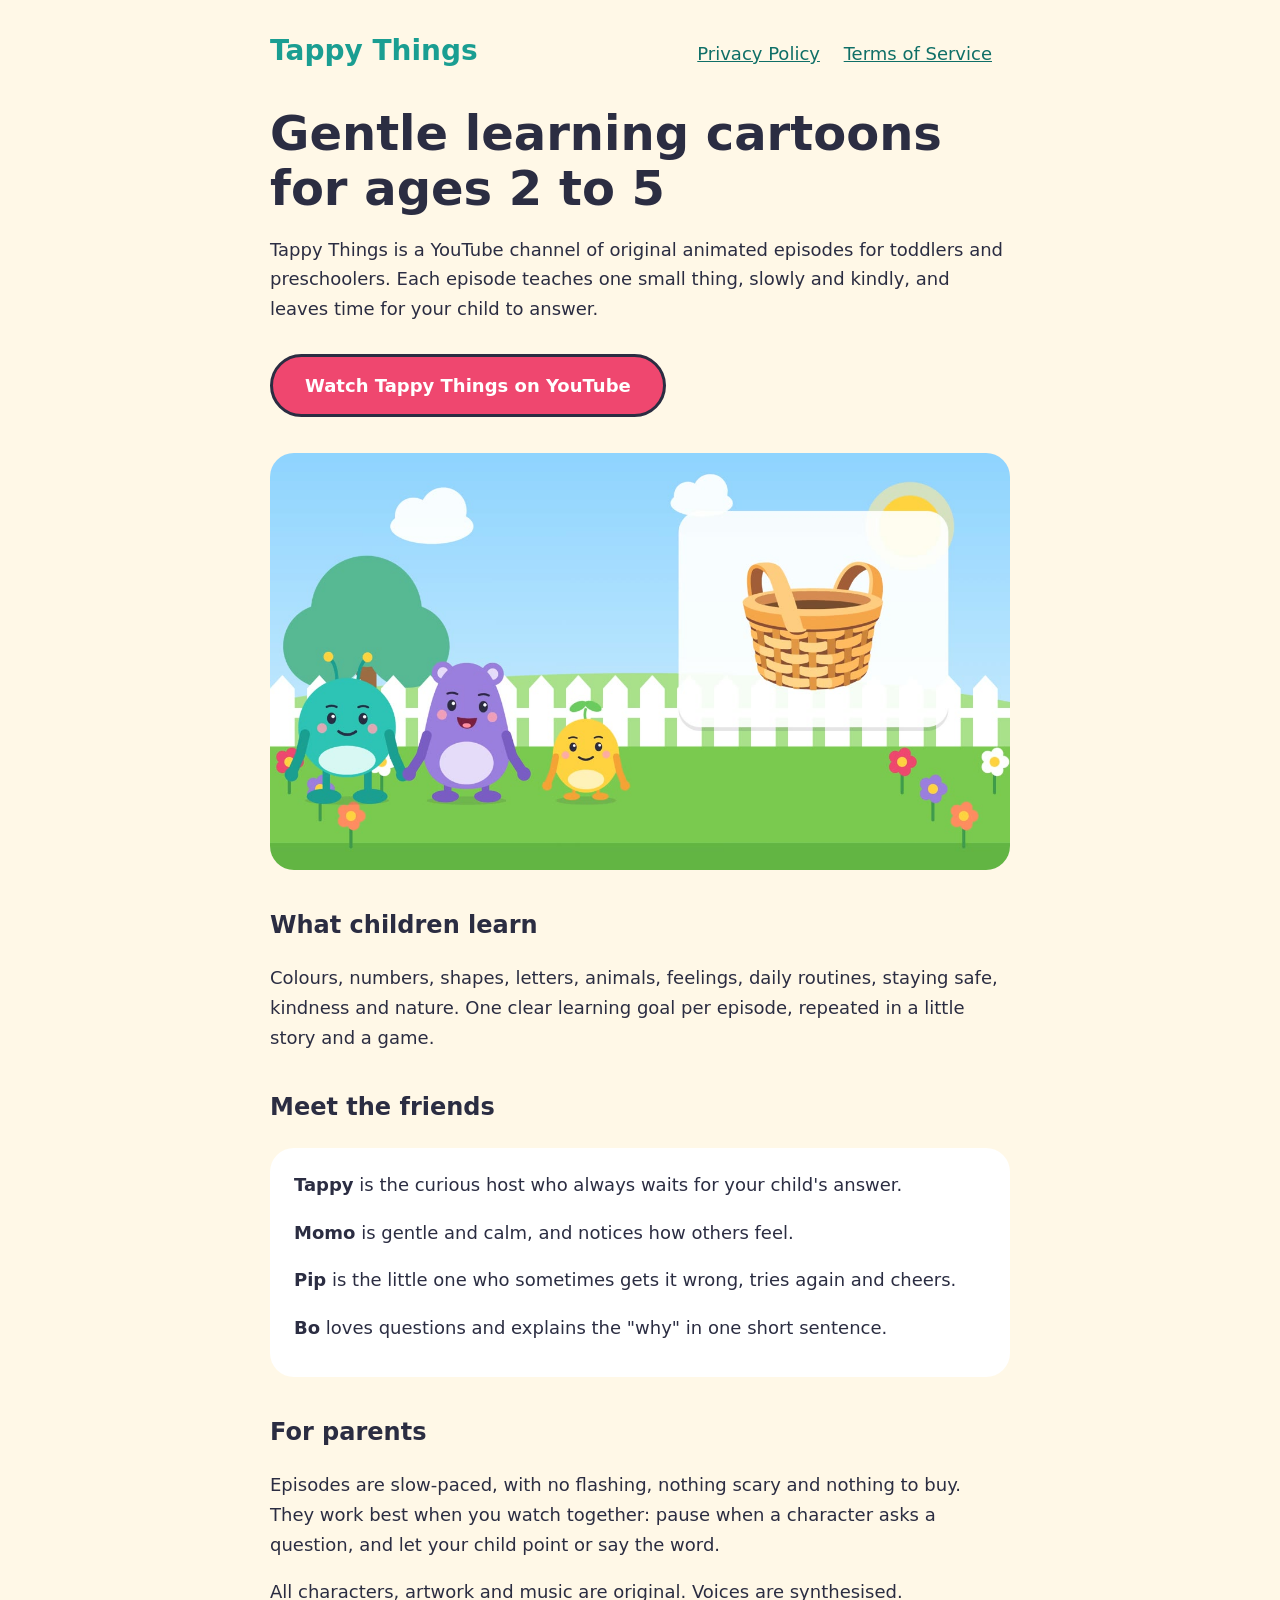
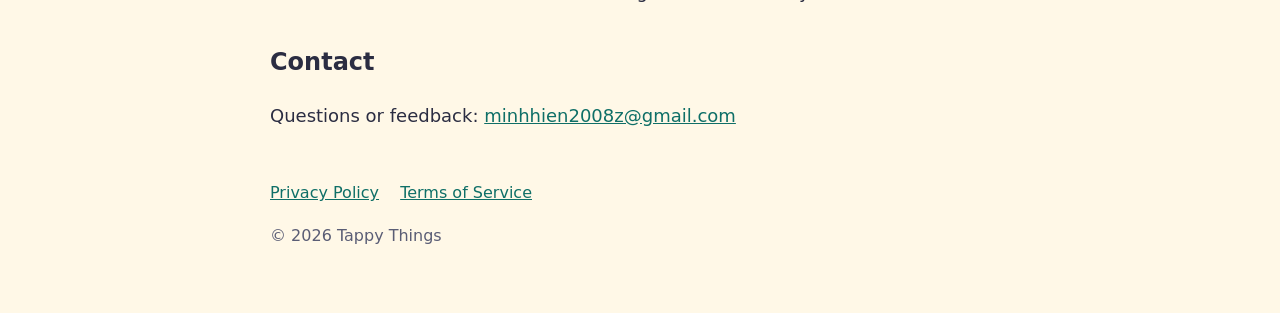
==== index.html @ 54195d03 "Tappy Things website: home, privacy policy, terms of service Co-Authored-By: Claude Opus 5.5 <norepl" ====
<!doctype html>
<html lang="en">
<head>
  <meta charset="utf-8">
  <meta name="viewport" content="width=device-width, initial-scale=1">
  <title>Tappy Things – gentle learning cartoons for ages 2 to 5</title>
  <meta name="description" content="Tappy Things is a YouTube channel of original, calm educational cartoons for children aged 2 to 5: colours, numbers, shapes, letters, feelings and kindness.">
  <link rel="stylesheet" href="style.css">
</head>
<body>
  <header>
    <a class="brand" href="./">Tappy Things</a>
    <nav aria-label="Site">
      <a href="privacy.html">Privacy Policy</a>
      <a href="terms.html">Terms of Service</a>
    </nav>
  </header>

  <main>
    <h1>Gentle learning cartoons for ages 2 to 5</h1>
    <p>Tappy Things is a YouTube channel of original animated episodes for toddlers and preschoolers. Each episode teaches one small thing, slowly and kindly, and leaves time for your child to answer.</p>
    <p><a class="button" href="https://www.youtube.com/@Tappythings">Watch Tappy Things on YouTube</a></p>

    <img class="hero" src="hero.jpg" width="1280" height="720" alt="Tappy, Momo and Pip, three friendly cartoon characters, standing in a sunny garden with a white fence.">

    <h2>What children learn</h2>
    <p>Colours, numbers, shapes, letters, animals, feelings, daily routines, staying safe, kindness and nature. One clear learning goal per episode, repeated in a little story and a game.</p>

    <h2>Meet the friends</h2>
    <div class="card">
      <p><strong>Tappy</strong> is the curious host who always waits for your child's answer.</p>
      <p><strong>Momo</strong> is gentle and calm, and notices how others feel.</p>
      <p><strong>Pip</strong> is the little one who sometimes gets it wrong, tries again and cheers.</p>
      <p><strong>Bo</strong> loves questions and explains the "why" in one short sentence.</p>
    </div>

    <h2>For parents</h2>
    <p>Episodes are slow-paced, with no flashing, nothing scary and nothing to buy. They work best when you watch together: pause when a character asks a question, and let your child point or say the word.</p>
    <p>All characters, artwork and music are original. Voices are synthesised.</p>

    <h2>Contact</h2>
    <p>Questions or feedback: <a href="mailto:minhhien2008z@gmail.com">minhhien2008z@gmail.com</a></p>
  </main>

  <footer>
    <a href="privacy.html">Privacy Policy</a>
    <a href="terms.html">Terms of Service</a>
    <p>© 2026 Tappy Things</p>
  </footer>
</body>
</html>
---- style.css ----
:root {
  --ink: #2b2d42;
  --cream: #fff8e7;
  --teal: #1a9e92;
  --yellow: #ffd23f;
  --red: #ef476f;
}
* { box-sizing: border-box; }
body {
  margin: 0;
  background: var(--cream);
  color: var(--ink);
  font: 18px/1.65 "Arial Rounded MT Bold", "Nunito", system-ui, -apple-system, "Segoe UI", sans-serif;
}
header, main, footer { max-width: 780px; margin: 0 auto; padding: 0 20px; }
header { padding-top: 28px; display: flex; flex-wrap: wrap; gap: 8px 24px; align-items: baseline; justify-content: space-between; }
.brand { font-size: 28px; font-weight: 700; color: var(--teal); text-decoration: none; }
nav a { margin-right: 18px; }
a { color: #0f6f67; }
a:focus-visible { outline: 3px solid var(--red); outline-offset: 3px; border-radius: 4px; }
h1 { font-size: clamp(32px, 6vw, 48px); line-height: 1.15; margin: 32px 0 12px; }
h2 { font-size: 24px; margin: 36px 0 8px; }
.hero { width: 100%; height: auto; border-radius: 24px; display: block; margin: 24px 0; }
.button {
  display: inline-block; margin: 12px 0; padding: 14px 32px; border-radius: 40px;
  background: var(--red); color: #fff; font-weight: 700; text-decoration: none; border: 3px solid var(--ink);
}
.card { background: #fff; border-radius: 24px; padding: 4px 24px 16px; margin: 20px 0; }
.updated { color: #5a5d75; font-size: 16px; }
footer { padding-top: 32px; padding-bottom: 48px; font-size: 16px; color: #5a5d75; }
footer a { margin-right: 16px; }
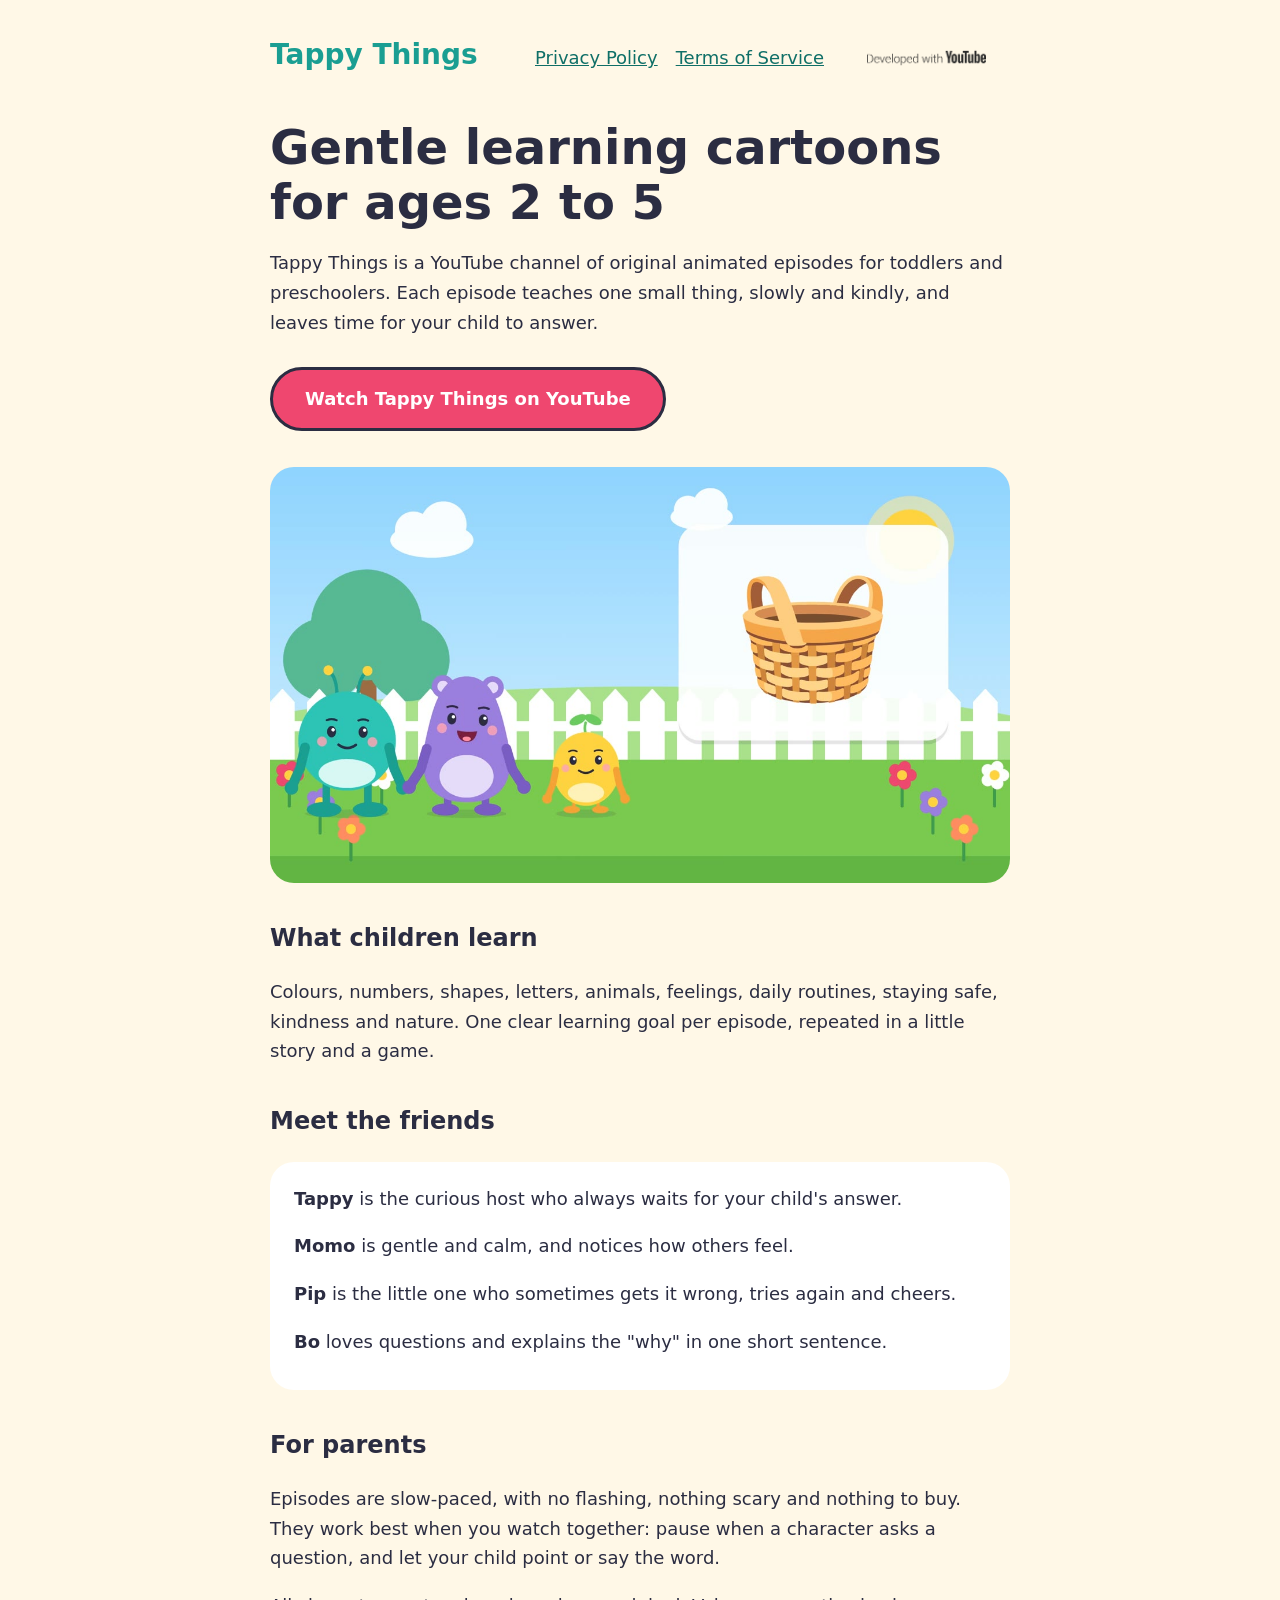
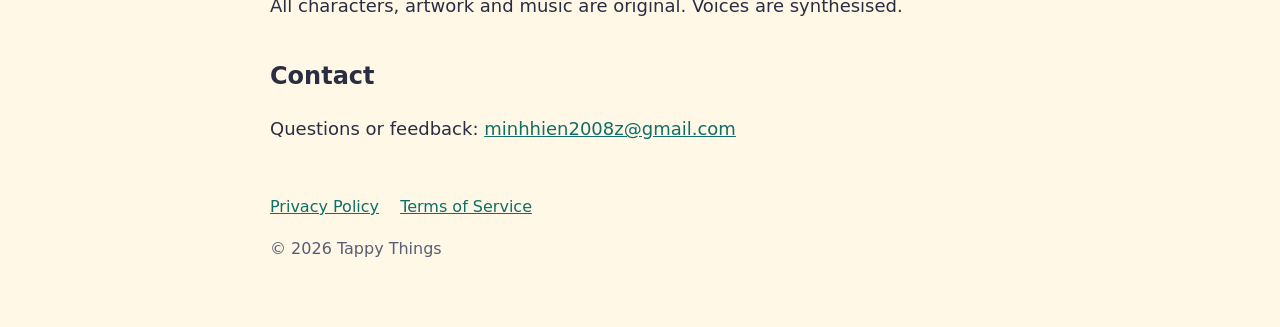
==== commit ae2474bf: "Add the official Developed with YouTube badge next to the Privacy Policy link Co-Authored-By: Claude" ====
--- a/index.html
+++ b/index.html
@@ -13,6 +13,7 @@
     <nav aria-label="Site">
       <a href="privacy.html">Privacy Policy</a>
       <a href="terms.html">Terms of Service</a>
+      <a class="yt" href="https://www.youtube.com/@Tappythings"><img src="developed-with-youtube.png" width="168" height="60" alt="Developed with YouTube"></a>
     </nav>
   </header>
 
--- a/style.css
+++ b/style.css
@@ -15,7 +15,10 @@
 header, main, footer { max-width: 780px; margin: 0 auto; padding: 0 20px; }
 header { padding-top: 28px; display: flex; flex-wrap: wrap; gap: 8px 24px; align-items: baseline; justify-content: space-between; }
 .brand { font-size: 28px; font-weight: 700; color: var(--teal); text-decoration: none; }
+nav { display: flex; flex-wrap: wrap; align-items: center; }
 nav a { margin-right: 18px; }
+/* official badge file, unmodified; only scaled */
+nav .yt { margin-right: 0; line-height: 0; }
 a { color: #0f6f67; }
 a:focus-visible { outline: 3px solid var(--red); outline-offset: 3px; border-radius: 4px; }
 h1 { font-size: clamp(32px, 6vw, 48px); line-height: 1.15; margin: 32px 0 12px; }
